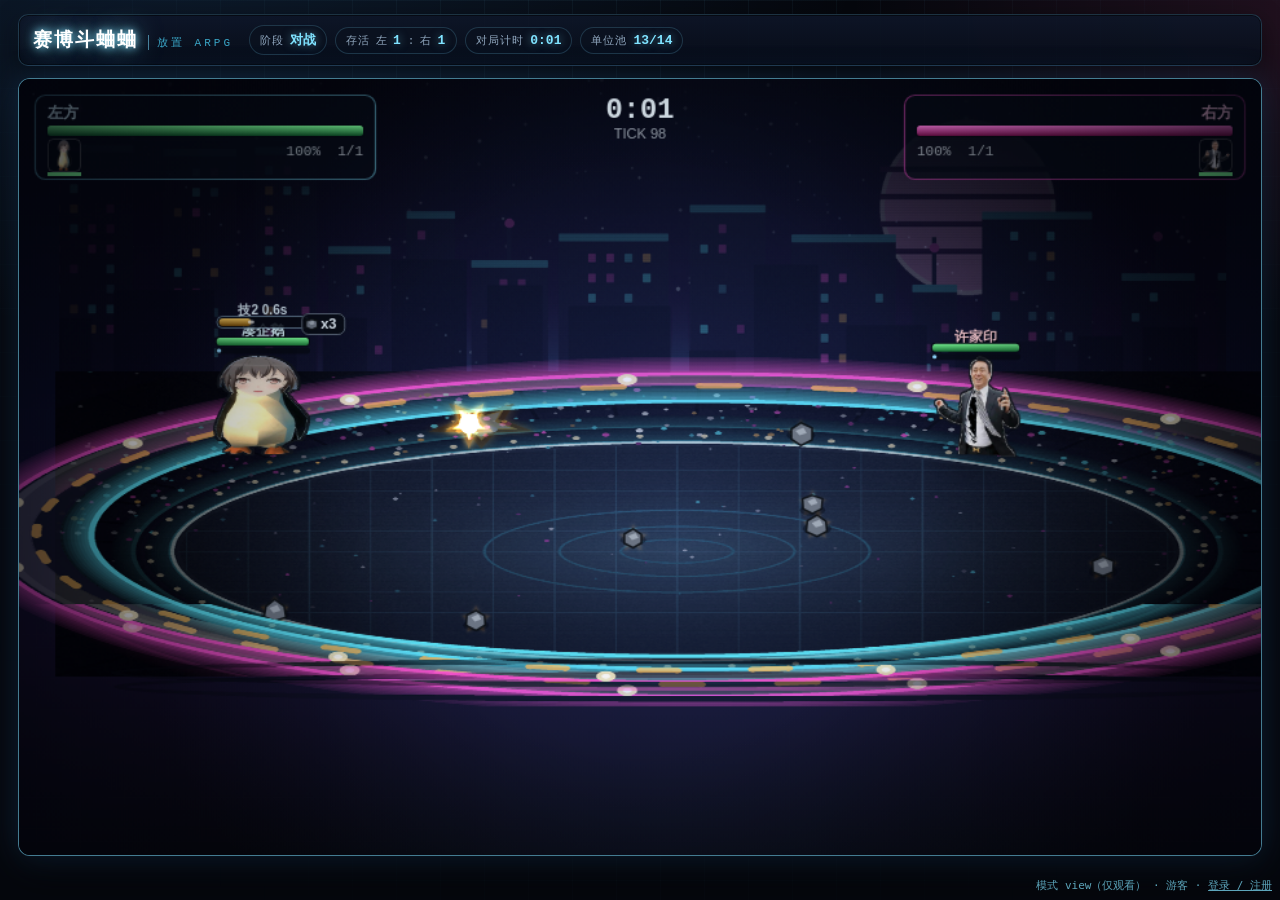
==== index.html @ 5a32b899 "﻿手机端适配 + 默认演示 1v1 手机端 - 运行时注入响应式样式（js/mobile.js）：竖屏画布铺满 + 单位池下方 3 列网格；横屏左画布右单位池 - 触摸优化：拖拽不滚动页面、抑制双击缩" ====
<!DOCTYPE html>
<html lang="zh-CN">

<head>
  <meta charset="utf-8" />
  <meta name="viewport" content="width=device-width, initial-scale=1" />
  <title>赛博斗蛐蛐 · 放置 ARPG</title>
  <!-- 相对路径：直接双击 file:// 打开也不白屏 -->
  <link rel="stylesheet" href="styles.css" />
  <link rel="stylesheet" href="mobile.css?v=2" />
</head>

<body>
  <div id="app" class="cc-app">

    <!-- ================= 顶部状态条 ================= -->
    <header id="hud" class="cc-hud">
      <div class="hud-left">
        <span class="cc-logo">赛博斗蛐蛐</span>
        <span class="cc-sub">放置 ARPG</span>
      </div>

      <div class="hud-mid">
        <span class="cc-stat"><b>阶段</b><span id="phase">摆阵</span></span>
        <span class="cc-stat"><b>存活</b><i>左</i><span id="alive-a">0</span><i>:</i><i>右</i><span id="alive-b">0</span></span>
        <span class="cc-stat"><b>对局计时</b><span id="match-time">0:00</span></span>
        <span class="cc-stat" id="autostart-wrap"><b>开打倒计时</b><span id="autostart">5.0</span><i>s</i></span>
        <span class="cc-stat"><b>单位池</b><span id="bench-count">14/14</span></span>
      </div>

      <div class="hud-right">
        <button id="btn-pause" class="cc-btn" type="button" title="空格 或 点击：暂停 / 继续">暂停</button>
        <button id="btn-restart" class="cc-btn ghost" type="button" title="重新开始：场数归零，回到摆阵（保留两侧布阵与人数）">重新开始</button>
      </div>
    </header>

    <!-- ================= 舞台 ================= -->
    <main class="cc-stage">
      <section class="cc-stage-canvas">
        <canvas id="stage" width="960" height="600" aria-label="对战画面"></canvas>

        <!-- 暂停遮罩（渲染层另绘 assets/ui/paused.png，这里给文字提示） -->
        <div id="pausedMask" class="cc-mask hidden">
          <div class="cc-mask-box">
            <div class="cc-mask-title">已暂停</div>
            <div class="cc-mask-tip" id="paused-text"></div>
          </div>
        </div>

        <!-- 战报面板 -->
        <div id="report" class="cc-panel cc-report hidden">
          <div id="rep-title" class="cc-rep-title">左方</div>
          <div id="rep-sub" class="cc-rep-sub">第 1 场 · 对局等级 1.0 · 用时 0:00</div>
          <div id="rep-lines" class="cc-rep-lines"></div>
          <div id="rep-foot" class="cc-rep-foot">3 秒后自动重开一场（沿用左右双方布阵）</div>
        </div>

        <!-- 全局错误：红屏面板 -->
        <div id="errorPanel" class="cc-panel cc-error hidden">
          <div class="cc-err-title">运行错误</div>
          <div id="err-msg" class="cc-err-msg"></div>
          <div id="err-stack" class="cc-err-stack"></div>
        </div>
      </section>

      <!-- 单位池面板（上帝视角：左右任一侧都能摆，可调每侧人数） -->
      <aside id="bench" class="cc-bench">
        <h2 class="cc-bench-title">
          <span class="cc-bench-head">单位池<span id="bench-side" class="cc-bench-side">左方布阵中</span></span>
          <span class="cc-bench-hint">拖到擂台 · 或点击选中再点空位 · 拖回此处取消</span>
        </h2>

        <div class="cc-bench-tools">
          <div class="cc-side-switch">
            <button id="side-A" class="cc-side on" type="button" title="给左方摆阵">左方</button>
            <button id="side-B" class="cc-side" type="button" title="给右方摆阵">右方</button>
          </div>
          <div class="cc-size">
            <b>左方人数</b>
            <button id="size-A-minus" class="cc-step" type="button" title="左方上场人数 −1">−</button>
            <span id="size-A-val" class="cc-size-val">6</span>
            <button id="size-A-plus" class="cc-step" type="button" title="左方上场人数 +1">+</button>
          </div>
          <div class="cc-size">
            <b>右方人数</b>
            <button id="size-B-minus" class="cc-step" type="button" title="右方上场人数 −1">−</button>
            <span id="size-B-val" class="cc-size-val">6</span>
            <button id="size-B-plus" class="cc-step" type="button" title="右方上场人数 +1">+</button>
          </div>
        </div>

        <div id="placing-hint" class="cc-placing-hint hidden"></div>
        <div id="benchList" class="cc-bench-list"></div>
      </aside>
    </main>

    <!-- ================= 底部提示 ================= -->
    <footer class="cc-foot">
      <div id="status" class="cc-status">左 / 右任一侧都能摆阵 · 空格 或 按钮 暂停/继续 · 重新开始 · 停手 5 秒自动开打 · 空的一侧自动随机满编</div>
      <div id="notice" class="cc-notice hidden"></div>
    </footer>
  </div>

  <!-- ============ 模块按契约顺序加载（经典 script，无构建/无 import） ============ -->
  <script src="js/util.js"></script>
  <script src="js/fighters.js"></script>
  <script src="js/waves.js"></script>
  <script src="js/assets.js"></script>
  <script src="js/sprites.js"></script>
  <script src="js/engine.js"></script>
  <script src="js/ai.js"></script>
  <script src="js/battle.js"></script>
  <script src="js/board.js"></script>
  <script src="js/render.js"></script>
  <script src="js/ui.js"></script>
  <script src="js/input.js"></script>
  <script src="js/main.js"></script>
<script src="js/access.js"></script>
  <script src="js/mobile.js"></script>

  <!-- 启动（main.js 已定义 boot；此处容错调用） -->
  <script>
    (function () {
      function go() {
        try {
          if (globalThis.CC && CC.main && typeof CC.main.boot === 'function') CC.main.boot();
        } catch (e) {
          try { if (globalThis.CC && CC.main && CC.main.fail) CC.main.fail(e, 'boot'); } catch (e2) { }
        }
      }
      if (document.readyState === 'loading') document.addEventListener('DOMContentLoaded', go);
      else go();
    })();
  </script>
</body>

</html>
---- styles.css ----
/* ===========================================================
   赛博斗蛐蛐 · 放置 ARPG —— 外壳样式（霓虹赛博）
   仅服务 index.html：顶部状态条 / 960x600 canvas / 单位池 / 战报 / 暂停 / 错误面板
   =========================================================== */

:root {
  --bg-0: #05070d;
  --bg-1: #0a0f1c;
  --bg-2: #0d1526;
  --line: rgba(120, 220, 255, 0.18);
  --line-hot: rgba(120, 220, 255, 0.55);
  --cyan: #7fe3ff;
  --cyan-dim: #3aa7c8;
  --pink: #ff5ea8;
  --violet: #b48cff;
  --lime: #8affc1;
  --amber: #ffd166;
  --red: #ff5b5b;
  --txt: #dff3ff;
  --txt-dim: #8fa6bd;
  --radius: 10px;
  --mono: "Cascadia Mono", "JetBrains Mono", Consolas, "Courier New", monospace;
  --ui: "Segoe UI", "Noto Sans SC", "Microsoft YaHei", system-ui, sans-serif;
}

* { box-sizing: border-box; }

html, body {
  margin: 0;
  padding: 0;
  height: 100%;
  background:
    radial-gradient(1200px 700px at 12% -10%, rgba(64, 160, 255, 0.14), transparent 60%),
    radial-gradient(900px 600px at 105% 0%, rgba(255, 94, 168, 0.12), transparent 55%),
    var(--bg-0);
  color: var(--txt);
  font-family: var(--ui);
  -webkit-font-smoothing: antialiased;
}

body::before {
  /* 赛博网格 */
  content: "";
  position: fixed;
  inset: 0;
  pointer-events: none;
  background-image:
    linear-gradient(rgba(120, 220, 255, 0.05) 1px, transparent 1px),
    linear-gradient(90deg, rgba(120, 220, 255, 0.05) 1px, transparent 1px);
  background-size: 44px 44px, 44px 44px;
  mask-image: radial-gradient(circle at 50% 30%, #000 30%, transparent 85%);
  -webkit-mask-image: radial-gradient(circle at 50% 30%, #000 30%, transparent 85%);
  z-index: 0;
}

.cc-app {
  position: relative;
  z-index: 1;
  max-width: 1440px;
  margin: 0 auto;
  padding: 14px 18px 20px;
  display: flex;
  flex-direction: column;
  gap: 12px;
}

/* ---------------- 顶部状态条 ---------------- */
.cc-hud {
  display: flex;
  align-items: center;
  gap: 16px;
  flex-wrap: wrap;
  padding: 10px 14px;
  border: 1px solid var(--line);
  border-radius: var(--radius);
  background: linear-gradient(180deg, rgba(14, 22, 40, 0.92), rgba(8, 13, 24, 0.92));
  box-shadow: 0 0 0 1px rgba(0, 0, 0, 0.5) inset, 0 8px 26px rgba(0, 0, 0, 0.45);
}

.hud-left { display: flex; align-items: baseline; gap: 10px; }
.cc-logo {
  font-size: 19px;
  font-weight: 800;
  letter-spacing: 2px;
  color: #fff;
  text-shadow: 0 0 10px var(--cyan), 0 0 26px rgba(127, 227, 255, 0.55);
}
.cc-sub {
  font-size: 11px;
  font-family: var(--mono);
  color: var(--cyan-dim);
  letter-spacing: 3px;
  border-left: 1px solid var(--line-hot);
  padding-left: 8px;
}

.hud-mid { display: flex; align-items: center; gap: 8px; flex-wrap: wrap; flex: 1; }

.cc-stat {
  display: inline-flex;
  align-items: baseline;
  gap: 6px;
  padding: 5px 10px;
  border: 1px solid var(--line);
  border-radius: 999px;
  background: rgba(11, 18, 32, 0.8);
  font-family: var(--mono);
  font-size: 13px;
}
.cc-stat b {
  font-weight: 500;
  font-size: 11px;
  color: var(--txt-dim);
  letter-spacing: 1px;
}
.cc-stat > span { color: var(--cyan); font-weight: 700; text-shadow: 0 0 8px rgba(127, 227, 255, 0.5); }
.cc-stat i { font-style: normal; color: var(--txt-dim); font-size: 11px; }
#autostart-wrap > span { color: var(--amber); text-shadow: 0 0 8px rgba(255, 209, 102, 0.45); }

#alive-a, #alive-b { letter-spacing: 1px; }

.hud-right { display: flex; gap: 8px; }

.cc-btn {
  appearance: none;
  cursor: pointer;
  font-family: var(--mono);
  font-size: 13px;
  letter-spacing: 1px;
  padding: 8px 16px;
  color: #04121a;
  background: linear-gradient(180deg, var(--cyan), #35b9dd);
  border: 1px solid rgba(255, 255, 255, 0.35);
  border-radius: 8px;
  box-shadow: 0 0 14px rgba(127, 227, 255, 0.35);
  transition: transform 0.08s ease, box-shadow 0.15s ease, filter 0.15s ease;
}
.cc-btn:hover { filter: brightness(1.08); box-shadow: 0 0 20px rgba(127, 227, 255, 0.55); }
.cc-btn:active { transform: translateY(1px); }
.cc-btn.on { background: linear-gradient(180deg, var(--amber), #e8a92f); box-shadow: 0 0 16px rgba(255, 209, 102, 0.5); }
.cc-btn.ghost {
  background: rgba(10, 16, 28, 0.9);
  color: var(--txt);
  border-color: var(--line-hot);
  box-shadow: none;
}
.cc-btn.ghost:hover { box-shadow: 0 0 16px rgba(127, 227, 255, 0.3); }

/* ---------------- 舞台 ---------------- */
.cc-stage {
  display: flex;
  gap: 14px;
  align-items: flex-start;
  flex-wrap: wrap;
}

.cc-stage-canvas {
  position: relative;
  width: 960px;
  height: 600px;
  flex: 0 0 auto;
  border: 1px solid var(--line-hot);
  border-radius: 12px;
  overflow: hidden;
  background: #04060c;
  box-shadow: 0 0 34px rgba(64, 160, 255, 0.18), 0 18px 40px rgba(0, 0, 0, 0.6);
}

#stage { display: block; width: 960px; height: 600px; }

/* ---------------- 单位池 ---------------- */
.cc-bench {
  flex: 1 1 320px;
  min-width: 300px;
  max-height: 600px;
  display: flex;
  flex-direction: column;
  border: 1px solid var(--line);
  border-radius: 12px;
  background: linear-gradient(180deg, rgba(13, 21, 38, 0.94), rgba(7, 11, 20, 0.94));
  box-shadow: 0 0 0 1px rgba(0, 0, 0, 0.45) inset, 0 14px 32px rgba(0, 0, 0, 0.5);
  overflow: hidden;
}

.cc-bench-title {
  margin: 0;
  padding: 10px 12px;
  font-size: 13px;
  letter-spacing: 2px;
  font-weight: 700;
  color: var(--cyan);
  border-bottom: 1px solid var(--line);
  background: rgba(8, 14, 26, 0.9);
  display: flex;
  flex-direction: column;
  gap: 4px;
}
.cc-bench-head { display: flex; align-items: baseline; gap: 8px; }
.cc-bench-side {
  font-family: var(--mono);
  font-size: 11px;
  letter-spacing: 1px;
  font-weight: 400;
  color: var(--amber);
}
.cc-bench-hint { font-size: 10px; letter-spacing: 0.5px; font-weight: 400; color: var(--txt-dim); }

/* ---- 左右切换 + 人数步进（上帝视角） ---- */
.cc-bench-tools {
  display: flex;
  flex-wrap: wrap;
  align-items: center;
  gap: 8px 10px;
  padding: 8px 12px;
  border-bottom: 1px solid var(--line);
  background: rgba(6, 11, 21, 0.75);
}
.cc-side-switch { display: inline-flex; border: 1px solid var(--line-hot); border-radius: 8px; overflow: hidden; }
.cc-side {
  appearance: none;
  cursor: pointer;
  font-family: var(--mono);
  font-size: 12px;
  padding: 5px 14px;
  color: var(--txt-dim);
  background: rgba(10, 16, 28, 0.9);
  border: 0;
}
.cc-side + .cc-side { border-left: 1px solid var(--line-hot); }
.cc-side.on {
  color: #04121a;
  background: linear-gradient(180deg, var(--cyan), #35b9dd);
  box-shadow: 0 0 12px rgba(127, 227, 255, 0.4);
}
.cc-size { display: inline-flex; align-items: center; gap: 6px; font-size: 11px; color: var(--txt-dim); font-family: var(--mono); }
.cc-step {
  appearance: none;
  cursor: pointer;
  width: 22px;
  height: 22px;
  line-height: 1;
  font-size: 14px;
  color: var(--txt);
  background: rgba(12, 20, 36, 0.95);
  border: 1px solid var(--line-hot);
  border-radius: 6px;
}
.cc-step:hover { background: rgba(24, 40, 70, 0.95); }
.cc-size-val { min-width: 14px; text-align: center; color: var(--cyan); font-weight: 700; }
.cc-placing-hint {
  padding: 7px 12px;
  font-family: var(--mono);
  font-size: 11px;
  color: var(--amber);
  border-bottom: 1px solid var(--line);
  background: rgba(28, 22, 8, 0.5);
}

.cc-bench-list {
  padding: 10px;
  display: grid;
  grid-template-columns: repeat(auto-fill, minmax(112px, 1fr));
  gap: 8px;
  overflow-y: auto;
  align-content: start;
}
.cc-bench-list::-webkit-scrollbar { width: 8px; }
.cc-bench-list::-webkit-scrollbar-thumb { background: rgba(127, 227, 255, 0.28); border-radius: 6px; }

.cc-card {
  position: relative;
  cursor: grab;
  user-select: none;
  border: 1px solid var(--line);
  border-radius: 10px;
  padding: 6px;
  background: linear-gradient(180deg, rgba(18, 28, 48, 0.95), rgba(9, 14, 26, 0.95));
  transition: transform 0.1s ease, border-color 0.15s ease, box-shadow 0.15s ease;
}
.cc-card:hover {
  transform: translateY(-2px);
  border-color: var(--line-hot);
  box-shadow: 0 6px 18px rgba(0, 0, 0, 0.5), 0 0 16px rgba(127, 227, 255, 0.22);
}
.cc-card:active { cursor: grabbing; }

.cc-thumb {
  position: relative;
  width: 100%;
  aspect-ratio: 1 / 1;
  border-radius: 8px;
  overflow: hidden;
  display: flex;
  align-items: center;
  justify-content: center;
  border: 1px solid rgba(255, 255, 255, 0.12);
}
.cc-thumb-img { width: 100%; height: 100%; object-fit: contain; filter: drop-shadow(0 2px 4px rgba(0, 0, 0, 0.6)); }
.cc-thumb-ch {
  font-size: 34px;
  font-weight: 800;
  color: rgba(4, 12, 20, 0.85);
  text-shadow: 0 1px 0 rgba(255, 255, 255, 0.35);
}

.cc-name { margin-top: 6px; font-size: 13px; font-weight: 700; color: var(--txt); }
.cc-meta {
  font-size: 10px;
  color: var(--txt-dim);
  white-space: nowrap;
  overflow: hidden;
  text-overflow: ellipsis;
}
.cc-pos {
  position: absolute;
  top: 8px;
  right: 8px;
  font-family: var(--mono);
  font-size: 10px;
  padding: 1px 6px;
  border-radius: 999px;
  border: 1px solid currentColor;
}
.cc-pos.front { color: var(--pink); }
.cc-pos.back { color: var(--lime); }

/* ---------------- 暂停遮罩（渲染层另绘 assets/ui/paused.png；这里只给顶部文字条，避免与 canvas 中央浮层重叠） ---------------- */
.cc-mask {
  position: absolute;
  inset: 0;
  display: flex;
  align-items: flex-start;
  justify-content: center;
  padding-top: 14px;
  background: rgba(3, 6, 14, 0.28);
  z-index: 6;
}
.cc-mask-box {
  padding: 6px 16px;
  border: 1px solid var(--line-hot);
  border-radius: 999px;
  background: rgba(6, 11, 22, 0.92);
  text-align: center;
  box-shadow: 0 0 22px rgba(127, 227, 255, 0.28);
  display: flex;
  align-items: baseline;
  gap: 10px;
}
.cc-mask-title {
  font-size: 15px;
  font-weight: 800;
  letter-spacing: 4px;
  color: #fff;
  text-shadow: 0 0 14px var(--cyan), 0 0 30px rgba(127, 227, 255, 0.6);
}
.cc-mask-tip { font-size: 11px; font-family: var(--mono); color: var(--txt-dim); }

/* ---------------- 面板（战报 / 错误） ---------------- */
.cc-panel {
  position: absolute;
  z-index: 5;
  border-radius: 12px;
  padding: 16px 18px;
  backdrop-filter: blur(3px);
}
.cc-report {
  left: 12px;
  bottom: 12px;
  width: min(660px, calc(100% - 24px));
  max-height: 186px;
  overflow: auto;
  padding: 10px 14px;
  border: 1px solid var(--line-hot);
  background: linear-gradient(180deg, rgba(10, 18, 33, 0.94), rgba(5, 9, 18, 0.96));
  box-shadow: 0 0 30px rgba(64, 160, 255, 0.24), 0 14px 34px rgba(0, 0, 0, 0.55);
}
.cc-rep-title {
  display: inline-block;
  font-size: 16px;
  font-weight: 800;
  letter-spacing: 2px;
  text-align: left;
  color: var(--cyan);
  text-shadow: 0 0 14px rgba(127, 227, 255, 0.6);
}
.cc-rep-title.win { color: var(--lime); text-shadow: 0 0 14px rgba(138, 255, 193, 0.6); }
.cc-rep-title.lose { color: var(--pink); text-shadow: 0 0 14px rgba(255, 94, 168, 0.6); }
.cc-rep-sub {
  display: inline-block;
  margin-left: 10px;
  font-family: var(--mono);
  font-size: 11px;
  color: var(--txt-dim);
}
.cc-rep-lines { margin-top: 6px; display: flex; flex-direction: column; gap: 2px; }
.cc-rep-row {
  display: flex;
  justify-content: space-between;
  gap: 10px;
  font-family: var(--mono);
  font-size: 11px;
  border-bottom: 1px dashed rgba(120, 220, 255, 0.12);
  padding-bottom: 1px;
}
.cc-rep-row .k { color: var(--txt-dim); white-space: nowrap; }
.cc-rep-row .v { color: var(--txt); text-align: right; }
.cc-rep-foot {
  margin-top: 6px;
  text-align: right;
  font-size: 11px;
  color: var(--amber);
  font-family: var(--mono);
}

.cc-error {
  left: 16px;
  right: 16px;
  bottom: 16px;
  border: 1px solid rgba(255, 91, 91, 0.8);
  background: linear-gradient(180deg, rgba(48, 8, 12, 0.96), rgba(24, 4, 8, 0.97));
  box-shadow: 0 0 34px rgba(255, 91, 91, 0.35);
}
.cc-err-title {
  font-size: 14px;
  font-weight: 800;
  letter-spacing: 3px;
  color: #ffd7d7;
}
.cc-err-msg { margin-top: 6px; font-family: var(--mono); font-size: 13px; color: #ff9c9c; word-break: break-all; }
.cc-err-stack { margin-top: 8px; max-height: 110px; overflow: auto; }
.cc-err-line { font-family: var(--mono); font-size: 11px; color: #ffbdbd; opacity: 0.85; white-space: pre-wrap; }

.hidden { display: none !important; }

/* ---------------- 底部 ---------------- */
.cc-foot { display: flex; flex-direction: column; gap: 6px; }
.cc-status {
  font-family: var(--mono);
  font-size: 12px;
  color: var(--txt-dim);
  letter-spacing: 0.5px;
}
.cc-notice {
  font-family: var(--mono);
  font-size: 12px;
  color: var(--amber);
  border-left: 2px solid var(--amber);
  padding-left: 8px;
}

/* ---------------- 窄屏：等比缩放画布 ---------------- */
@media (max-width: 1400px) {
  .cc-stage-canvas { transform-origin: top left; }
}
@media (max-width: 1340px) {
  .cc-stage-canvas { width: 100%; height: auto; aspect-ratio: 960 / 600; }
  #stage { width: 100%; height: auto; }
  .cc-report { width: 78%; }
}
@media (max-width: 900px) {
  .hud-mid { width: 100%; }
  .cc-bench { max-height: 420px; }
}
---- mobile.css ----
/* ===========================================================
   赛博斗蛐蛐 · 手机端适配（在 styles.css 之后加载，只做响应式覆盖）
   -----------------------------------------------------------
   · 触摸设备：禁止拖动时页面滚动/缩放，扩大点按目标
   · ≤900px（手机竖屏 / 窄窗口）：画布铺满宽度、单位池移到画布下方横向滚动
   · 横屏矮屏：单位池变成右侧窄栏
   =========================================================== */

/* ---------- 触摸设备通用 ---------- */
@media (pointer: coarse), (hover: none) {
  html, body { overscroll-behavior: none; }
  .cc-app { -webkit-user-select: none; user-select: none; -webkit-tap-highlight-color: transparent; }
  #stage { touch-action: none; }                       /* 画布上拖拽不触发页面滚动 */
  .cc-btn, .cc-side, .cc-step, button, a { touch-action: manipulation; }
  .cc-bench-list { touch-action: pan-x; -webkit-overflow-scrolling: touch; }
}

/* ---------- 手机竖屏 / 窄窗口 ---------- */
@media (max-width: 900px) {
  body { align-items: stretch !important; }
  .cc-app {
    width: 100% !important;
    max-width: 100% !important;
    padding: 6px 6px 10px !important;
    gap: 8px !important;
    flex-direction: column !important;
  }

  /* 顶部状态条：允许换行、吸顶、字号收小 */
  .cc-hud {
    position: sticky !important;
    top: 0;
    z-index: 30;
    flex-wrap: wrap !important;
    gap: 4px !important;
    font-size: 12px !important;
    padding: 6px 8px !important;
    backdrop-filter: blur(6px);
  }
  .cc-hud .cc-title { font-size: 14px !important; }
  .cc-hud .cc-stat { font-size: 11px !important; padding: 1px 6px !important; }
  .cc-hud .cc-btn { min-height: 34px !important; padding: 6px 12px !important; font-size: 12px !important; }

  /* 画布：等比铺满宽度 */
  .cc-stage { flex-direction: column !important; width: 100% !important; gap: 8px !important; }
  .cc-stage-canvas { width: 100% !important; }
  #stage {
    width: 100% !important;
    height: auto !important;
    aspect-ratio: 960 / 600;
    border-radius: 10px;
  }

  /* 单位池：移到画布下方，卡片横向滚动 */
  .cc-bench {
    width: 100% !important;
    max-width: 100% !important;
    max-height: none !important;
    padding: 8px !important;
  }
  .cc-bench-title { font-size: 12px !important; }
  .cc-bench-tools { flex-wrap: wrap !important; gap: 6px !important; }
  .cc-bench-list {
    display: grid !important;
    grid-template-columns: repeat(auto-fill, minmax(92px, 1fr)) !important;
    gap: 6px !important;
    max-height: 50vh;
    overflow-y: auto !important;
    overflow-x: hidden !important;
    padding: 4px !important;
  }
  .cc-bench-hint { display: none !important; }
  .cc-card { min-height: 96px; }
  .cc-bench { padding: 6px !important; }

  /* 面板与按钮：手指好点 */
  .cc-report, .cc-panel, .cc-mask { max-height: 62vh; overflow: auto; }
  .cc-rep-lines { font-size: 13px !important; line-height: 1.8 !important; }
  button, .cc-btn { min-height: 40px; }

  /* 桌面操作提示在手机上是噪音 */
  .cc-foot, .cc-status { display: none !important; }

  /* 底部给权限徽章留出空间，别压住卡片 */
  .cc-app { padding-bottom: 34px !important; }
  #cc-access-badge {
    position: fixed !important;
    left: 0; right: 0; bottom: 0;
    display: flex; align-items: center; justify-content: center; gap: 6px;
    padding: 6px 8px;
    font-size: 10.5px !important;
    background: rgba(10, 14, 22, .92);
    border-top: 1px solid #23304a;
    opacity: 1;
  }
  #cc-access-badge a { color: #7fe3ff; text-decoration: none; padding: 2px 6px; border: 1px solid #33507a; border-radius: 6px; }
}

/* ---------- 手机横屏（矮屏）：单位池改成右侧窄栏 ---------- */
@media (max-width: 1000px) and (max-height: 520px) and (orientation: landscape) {
  .cc-app { flex-direction: column !important; }
  .cc-stage { flex-direction: row !important; align-items: stretch !important; }
  .cc-stage-canvas { flex: 1 1 auto !important; width: auto !important; }
  #stage { width: 100% !important; height: auto !important; max-height: 78vh; aspect-ratio: 960 / 600; }
  .cc-bench { flex: 0 0 210px !important; width: 210px !important; }
  .cc-bench-list {
    display: flex !important; flex-wrap: wrap !important; overflow-y: auto !important;
    max-height: 52vh; gap: 6px !important;
  }
  .cc-bench-list > * { width: 62px !important; }
  .cc-hud { position: static !important; }
}

/* ---------- 小提示：横屏体验更好 ---------- */
#cc-rotate-tip {
  position: fixed; left: 50%; bottom: 46px; transform: translateX(-50%);
  background: rgba(16, 21, 32, .94); border: 1px solid #35507a; color: #cfe3ff;
  padding: 8px 14px; border-radius: 10px; font-size: 12.5px; z-index: 60;
  box-shadow: 0 6px 24px rgba(0, 0, 0, .45);
}
#cc-rotate-tip.hidden { display: none; }
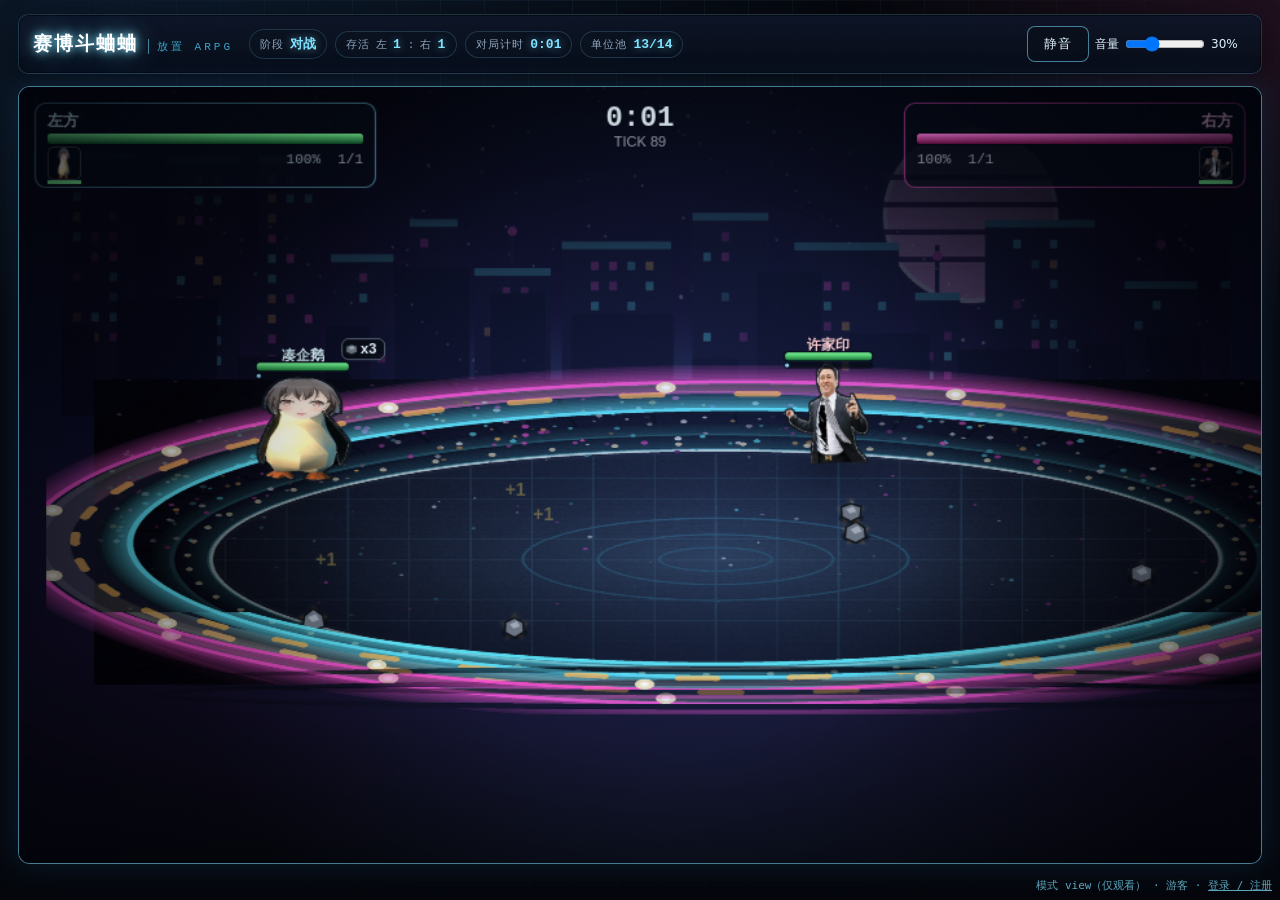
==== commit d19c1121: "fix: 降低默认音量并限制音效叠加" ====
--- a/index.html
+++ b/index.html
@@ -106,6 +106,7 @@
   <script src="js/fighters.js"></script>
   <script src="js/waves.js"></script>
   <script src="js/assets.js"></script>
+  <script src="js/audio-controls.js"></script>
   <script src="js/sprites.js"></script>
   <script src="js/engine.js"></script>
   <script src="js/ai.js"></script>
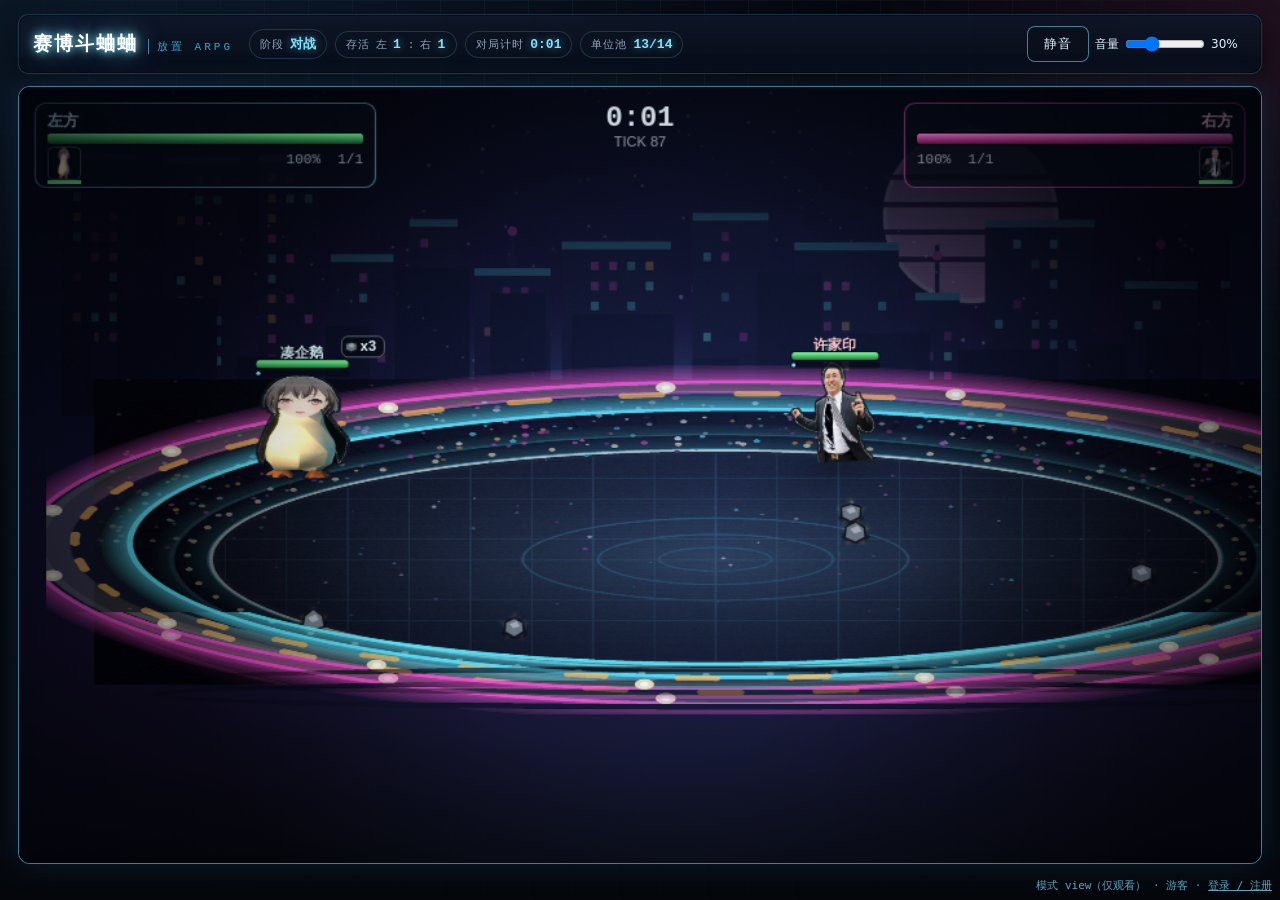
==== commit d56ece39: "fix: 让弹道角色按技能射程走位并修正压近兜底" ====
--- a/index.html
+++ b/index.html
@@ -105,11 +105,11 @@
   <script src="js/util.js"></script>
   <script src="js/fighters.js"></script>
   <script src="js/waves.js"></script>
-  <script src="js/assets.js"></script>
-  <script src="js/audio-controls.js"></script>
+  <script src="js/assets.js?v=3"></script>
+  <script src="js/audio-controls.js?v=1"></script>
   <script src="js/sprites.js"></script>
-  <script src="js/engine.js"></script>
-  <script src="js/ai.js"></script>
+  <script src="js/engine.js?v=3"></script>
+  <script src="js/ai.js?v=3"></script>
   <script src="js/battle.js"></script>
   <script src="js/board.js"></script>
   <script src="js/render.js"></script>
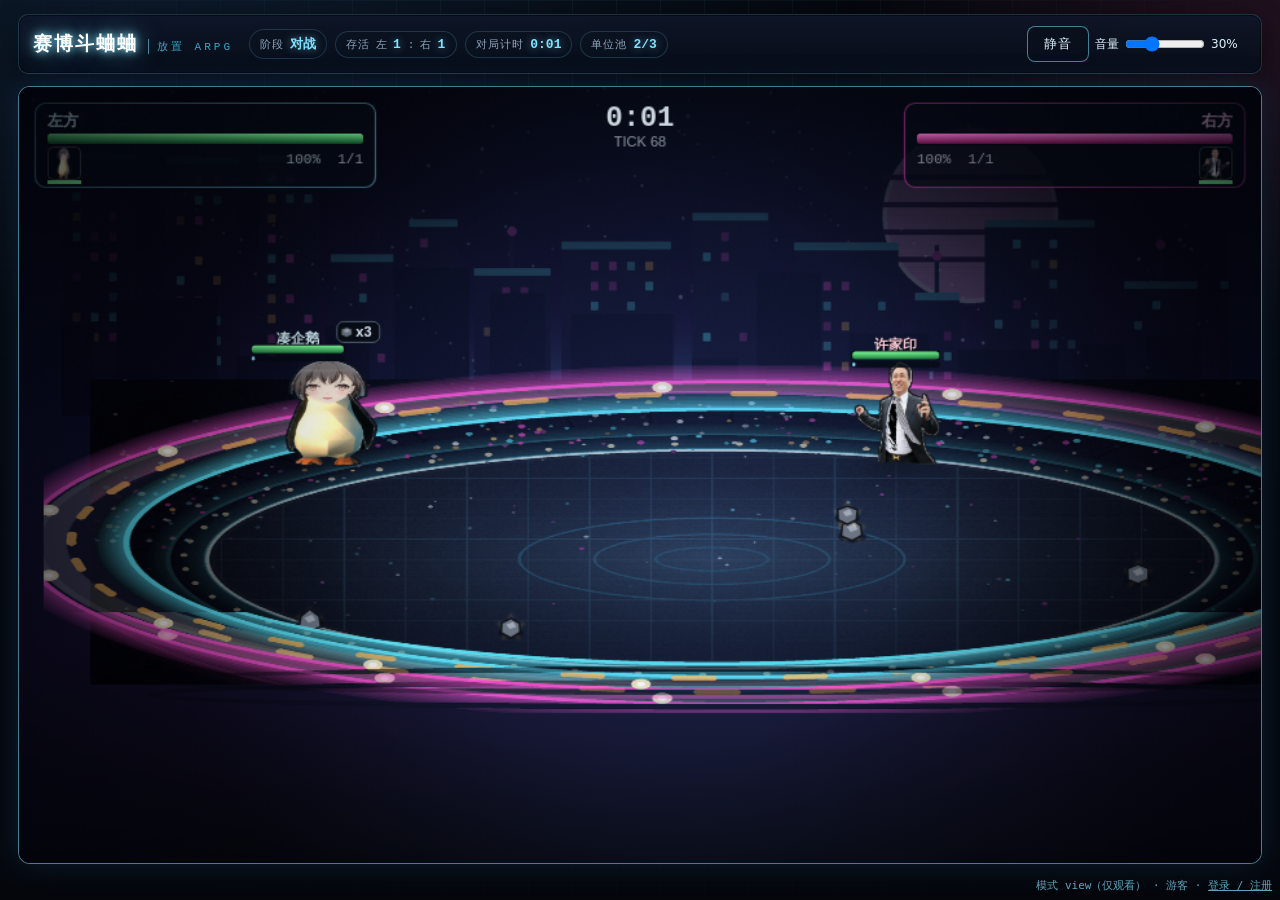
==== commit 45571064: "feat: 精简旧阵容并加入企鹅飞踢、空城计与张雪峰" ====
--- a/index.html
+++ b/index.html
@@ -25,7 +25,7 @@
         <span class="cc-stat"><b>存活</b><i>左</i><span id="alive-a">0</span><i>:</i><i>右</i><span id="alive-b">0</span></span>
         <span class="cc-stat"><b>对局计时</b><span id="match-time">0:00</span></span>
         <span class="cc-stat" id="autostart-wrap"><b>开打倒计时</b><span id="autostart">5.0</span><i>s</i></span>
-        <span class="cc-stat"><b>单位池</b><span id="bench-count">14/14</span></span>
+        <span class="cc-stat"><b>单位池</b><span id="bench-count">3/3</span></span>
       </div>
 
       <div class="hud-right">
@@ -103,17 +103,17 @@
 
   <!-- ============ 模块按契约顺序加载（经典 script，无构建/无 import） ============ -->
   <script src="js/util.js"></script>
-  <script src="js/fighters.js"></script>
-  <script src="js/waves.js"></script>
-  <script src="js/assets.js?v=3"></script>
+  <script src="js/fighters.js?v=5"></script>
+  <script src="js/waves.js?v=5"></script>
+  <script src="js/assets.js?v=5"></script>
   <script src="js/audio-controls.js?v=1"></script>
-  <script src="js/sprites.js"></script>
-  <script src="js/engine.js?v=3"></script>
-  <script src="js/ai.js?v=3"></script>
-  <script src="js/battle.js"></script>
+  <script src="js/sprites.js?v=5"></script>
+  <script src="js/engine.js?v=5"></script>
+  <script src="js/ai.js?v=5"></script>
+  <script src="js/battle.js?v=5"></script>
   <script src="js/board.js"></script>
-  <script src="js/render.js"></script>
-  <script src="js/ui.js"></script>
+  <script src="js/render.js?v=5"></script>
+  <script src="js/ui.js?v=5"></script>
   <script src="js/input.js"></script>
   <script src="js/main.js"></script>
 <script src="js/access.js"></script>
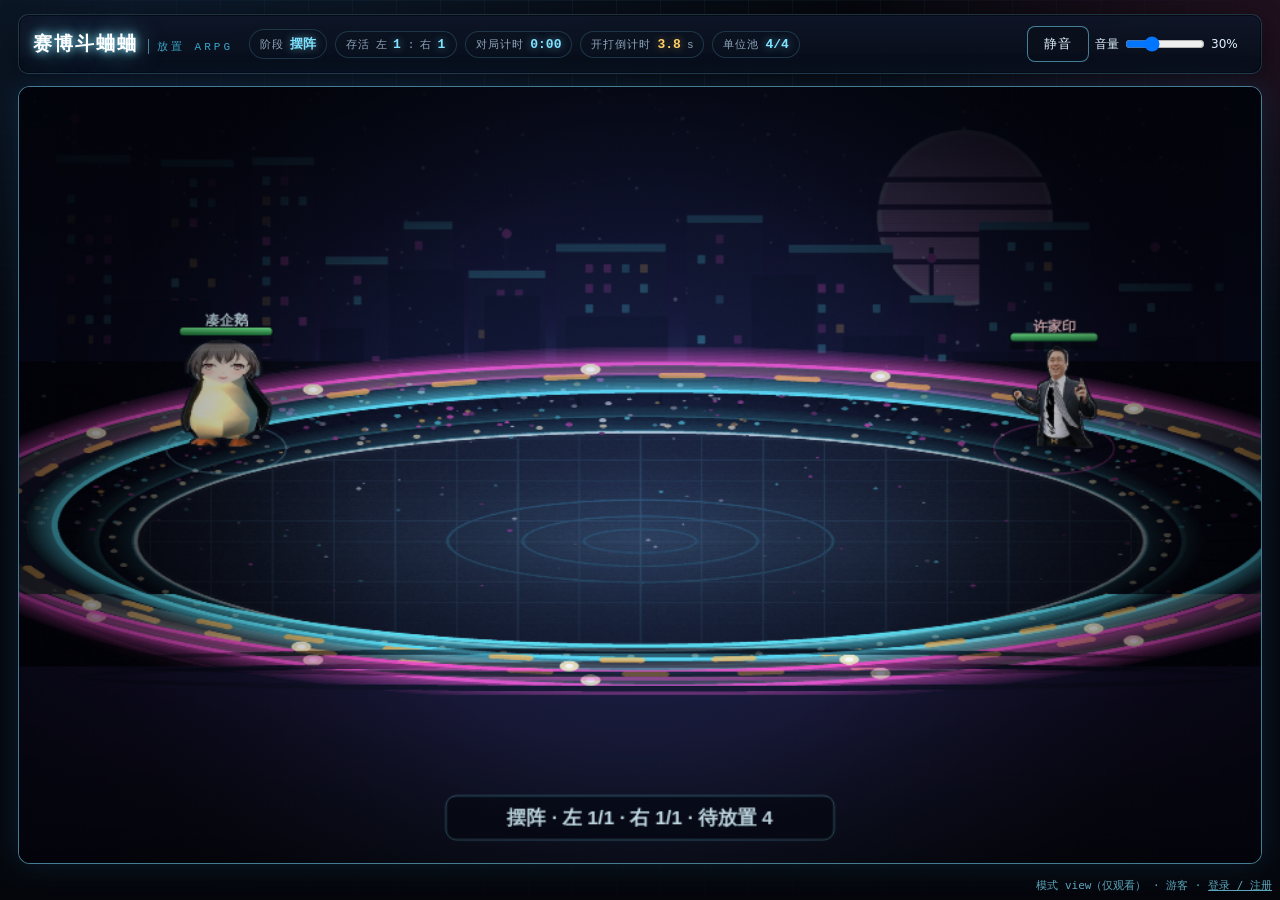
==== commit acaa5b05: "feat: 添加泡泡角色、自由乱斗和管理员录像导出 重做张雪峰跑圈与15秒跑道，完成四角色换边平衡；共享角色池支持重复部署、替换和实例拖放，新增手动开始。录像生成WebM及回放JSON，页面与API限" ====
--- a/index.html
+++ b/index.html
@@ -6,7 +6,7 @@
   <meta name="viewport" content="width=device-width, initial-scale=1" />
   <title>赛博斗蛐蛐 · 放置 ARPG</title>
   <!-- 相对路径：直接双击 file:// 打开也不白屏 -->
-  <link rel="stylesheet" href="styles.css" />
+  <link rel="stylesheet" href="styles.css?v=13" />
   <link rel="stylesheet" href="mobile.css?v=2" />
 </head>
 
@@ -25,10 +25,12 @@
         <span class="cc-stat"><b>存活</b><i>左</i><span id="alive-a">0</span><i>:</i><i>右</i><span id="alive-b">0</span></span>
         <span class="cc-stat"><b>对局计时</b><span id="match-time">0:00</span></span>
         <span class="cc-stat" id="autostart-wrap"><b>开打倒计时</b><span id="autostart">5.0</span><i>s</i></span>
-        <span class="cc-stat"><b>单位池</b><span id="bench-count">3/3</span></span>
+        <span class="cc-stat"><b>单位池</b><span id="bench-count">4/4</span></span>
       </div>
 
       <div class="hud-right">
+        <button id="btn-start" class="cc-btn" type="button">开始对战</button>
+        <button id="btn-mode" class="cc-btn ghost" type="button" title="切换阵营对战 / 每人各自为战的自由乱斗，并回到摆阵">模式：阵营对战</button>
         <button id="btn-pause" class="cc-btn" type="button" title="空格 或 点击：暂停 / 继续">暂停</button>
         <button id="btn-restart" class="cc-btn ghost" type="button" title="重新开始：场数归零，回到摆阵（保留两侧布阵与人数）">重新开始</button>
       </div>
@@ -66,15 +68,11 @@
       <!-- 单位池面板（上帝视角：左右任一侧都能摆，可调每侧人数） -->
       <aside id="bench" class="cc-bench">
         <h2 class="cc-bench-title">
-          <span class="cc-bench-head">单位池<span id="bench-side" class="cc-bench-side">左方布阵中</span></span>
-          <span class="cc-bench-hint">拖到擂台 · 或点击选中再点空位 · 拖回此处取消</span>
+          <span class="cc-bench-head">单位池<span id="bench-side" class="cc-bench-side">双方共用 · 可重复部署</span></span>
+          <span class="cc-bench-hint">同一角色可重复部署 · 点卡片后连续点空位 · 拖回此处取消</span>
         </h2>
 
         <div class="cc-bench-tools">
-          <div class="cc-side-switch">
-            <button id="side-A" class="cc-side on" type="button" title="给左方摆阵">左方</button>
-            <button id="side-B" class="cc-side" type="button" title="给右方摆阵">右方</button>
-          </div>
           <div class="cc-size">
             <b>左方人数</b>
             <button id="size-A-minus" class="cc-step" type="button" title="左方上场人数 −1">−</button>
@@ -89,6 +87,11 @@
           </div>
         </div>
 
+        <label style="padding:6px 12px"><input id="auto-start" type="checkbox"> 停手5秒自动开战</label>
+        <div id="export-controls" class="hidden" style="padding:6px 12px">
+          <label>录像种子 <input id="export-seed" type="number" min="0" max="4294967295" step="1" value="20261019" style="width:115px"></label>
+          <button id="btn-export" class="cc-btn ghost" type="button">导出录像</button>
+        </div>
         <div id="placing-hint" class="cc-placing-hint hidden"></div>
         <div id="benchList" class="cc-bench-list"></div>
       </aside>
@@ -103,20 +106,20 @@
 
   <!-- ============ 模块按契约顺序加载（经典 script，无构建/无 import） ============ -->
   <script src="js/util.js"></script>
-  <script src="js/fighters.js?v=5"></script>
-  <script src="js/waves.js?v=5"></script>
-  <script src="js/assets.js?v=5"></script>
+  <script src="js/fighters.js?v=13"></script>
+  <script src="js/waves.js?v=13"></script>
+  <script src="js/assets.js?v=13"></script>
   <script src="js/audio-controls.js?v=1"></script>
-  <script src="js/sprites.js?v=5"></script>
-  <script src="js/engine.js?v=5"></script>
-  <script src="js/ai.js?v=5"></script>
-  <script src="js/battle.js?v=5"></script>
-  <script src="js/board.js"></script>
-  <script src="js/render.js?v=5"></script>
-  <script src="js/ui.js?v=5"></script>
-  <script src="js/input.js"></script>
-  <script src="js/main.js"></script>
-<script src="js/access.js"></script>
+  <script src="js/sprites.js?v=13"></script>
+  <script src="js/engine.js?v=13"></script>
+  <script src="js/ai.js?v=13"></script>
+  <script src="js/battle.js?v=13"></script>
+  <script src="js/board.js?v=13"></script>
+  <script src="js/render.js?v=13"></script>
+  <script src="js/ui.js?v=13"></script>
+  <script src="js/input.js?v=14"></script>
+  <script src="js/main.js?v=13"></script>
+<script src="js/access.js?v=13"></script>
   <script src="js/mobile.js"></script>
 
   <!-- 启动（main.js 已定义 boot；此处容错调用） -->
--- a/styles.css
+++ b/styles.css
@@ -461,3 +461,12 @@
   .hud-mid { width: 100%; }
   .cc-bench { max-height: 420px; }
 }
+
+/* 桌面窄窗口仍并排展示角色池，避免拖放必须跨屏滚动。 */
+@media (min-width: 901px) and (max-width: 1340px) {
+  .cc-stage { flex-wrap: nowrap; }
+  .cc-stage-canvas { flex: 1 1 0; min-width: 0; width: auto; height: auto; aspect-ratio: 960 / 600; }
+  .cc-bench { flex: 0 0 300px; min-width: 300px; }
+}
+
+.cc-btn:disabled { opacity: 0.5; cursor: default; }
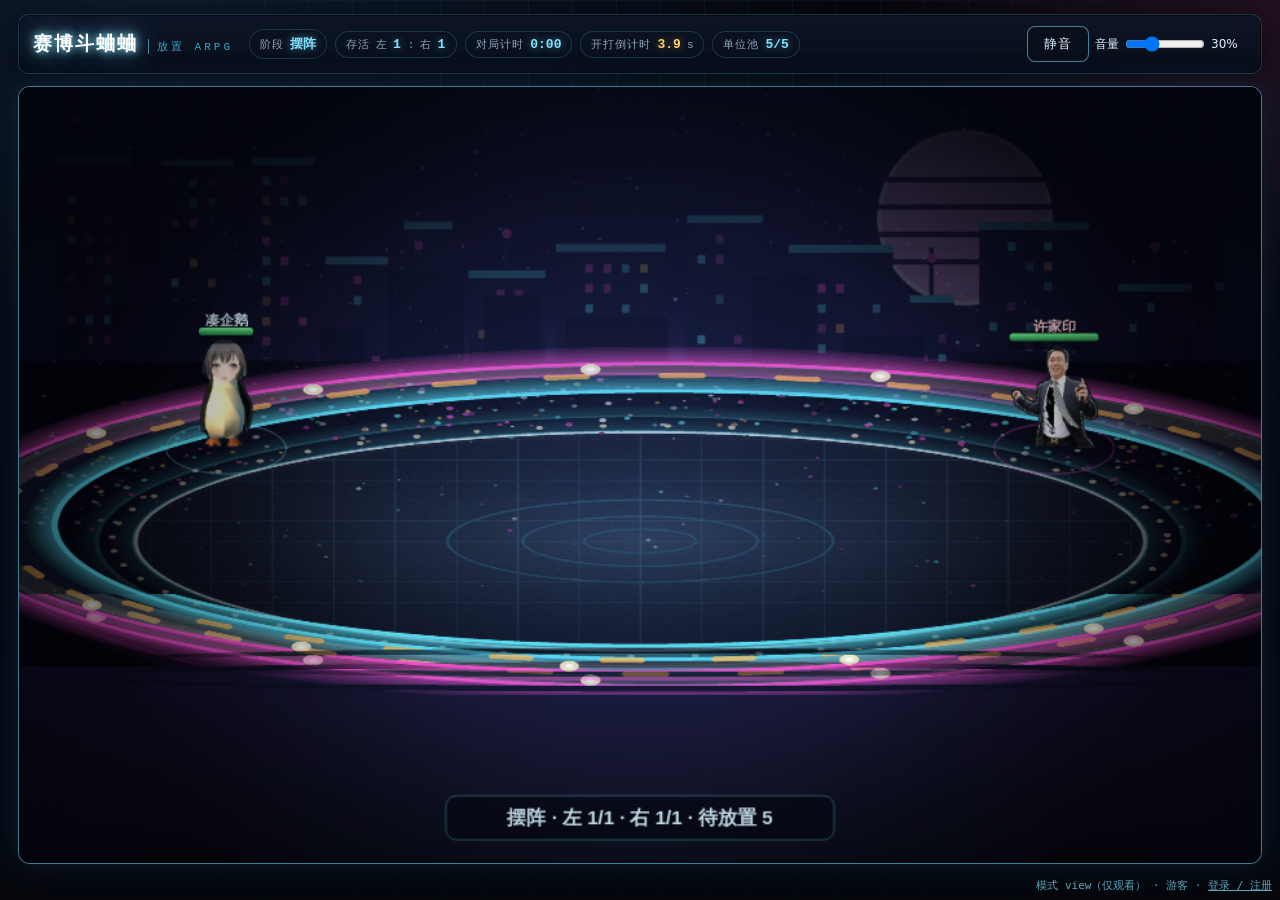
==== commit ef49b990: "新增雷军角色与统一平衡，完善AI解说和MP4录像导出" ====
--- a/index.html
+++ b/index.html
@@ -106,16 +106,16 @@
 
   <!-- ============ 模块按契约顺序加载（经典 script，无构建/无 import） ============ -->
   <script src="js/util.js"></script>
-  <script src="js/fighters.js?v=13"></script>
+  <script src="js/fighters.js?v=22"></script>
   <script src="js/waves.js?v=13"></script>
-  <script src="js/assets.js?v=13"></script>
+  <script src="js/assets.js?v=26"></script>
   <script src="js/audio-controls.js?v=1"></script>
-  <script src="js/sprites.js?v=13"></script>
-  <script src="js/engine.js?v=13"></script>
-  <script src="js/ai.js?v=13"></script>
+  <script src="js/sprites.js?v=22"></script>
+  <script src="js/engine.js?v=23"></script>
+  <script src="js/ai.js?v=22"></script>
   <script src="js/battle.js?v=13"></script>
   <script src="js/board.js?v=13"></script>
-  <script src="js/render.js?v=13"></script>
+  <script src="js/render.js?v=25"></script>
   <script src="js/ui.js?v=13"></script>
   <script src="js/input.js?v=14"></script>
   <script src="js/main.js?v=13"></script>
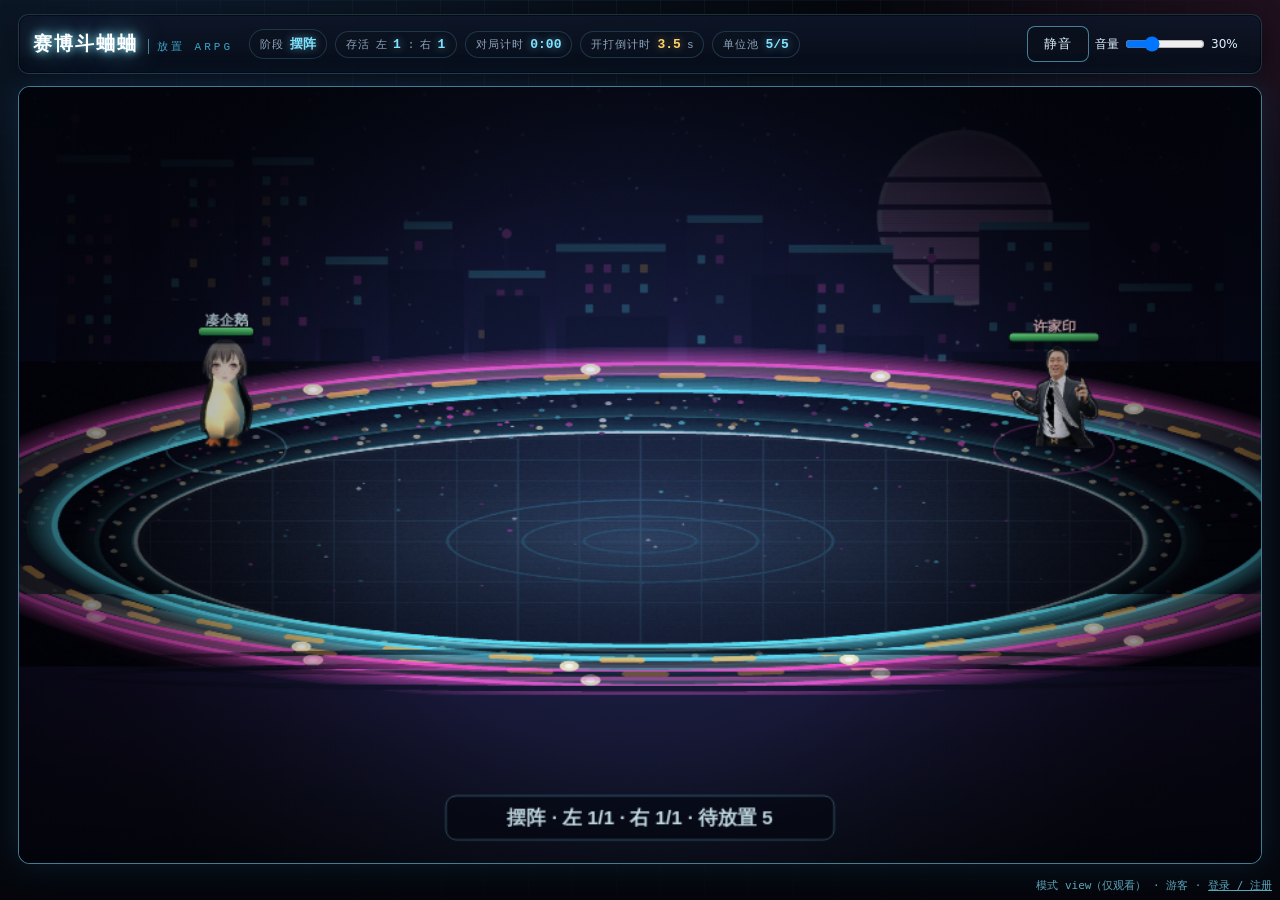
==== commit 67e46f10: "修复乱斗解说角色混淆并适配手机布阵与结算" ====
--- a/index.html
+++ b/index.html
@@ -7,7 +7,7 @@
   <title>赛博斗蛐蛐 · 放置 ARPG</title>
   <!-- 相对路径：直接双击 file:// 打开也不白屏 -->
   <link rel="stylesheet" href="styles.css?v=13" />
-  <link rel="stylesheet" href="mobile.css?v=2" />
+  <link rel="stylesheet" href="mobile.css?v=4" />
 </head>
 
 <body>
@@ -50,11 +50,15 @@
         </div>
 
         <!-- 战报面板 -->
-        <div id="report" class="cc-panel cc-report hidden">
+        <div id="report" class="cc-panel cc-report hidden" role="region" aria-labelledby="rep-title">
           <div id="rep-title" class="cc-rep-title">左方</div>
           <div id="rep-sub" class="cc-rep-sub">第 1 场 · 对局等级 1.0 · 用时 0:00</div>
           <div id="rep-lines" class="cc-rep-lines"></div>
-          <div id="rep-foot" class="cc-rep-foot">3 秒后自动重开一场（沿用左右双方布阵）</div>
+          <div id="rep-foot" class="cc-rep-foot">战报会保留，查看完可返回布阵或再来一局。</div>
+          <div id="report-actions" class="cc-report-actions hidden">
+            <button id="btn-report-back" class="cc-btn ghost" type="button" title="返回布阵，保留当前阵容和已完成场数">返回布阵</button>
+            <button id="btn-report-rematch" class="cc-btn" type="button" title="沿用当前阵容，立即开始新的一局">再来一局</button>
+          </div>
         </div>
 
         <!-- 全局错误：红屏面板 -->
@@ -99,7 +103,7 @@
 
     <!-- ================= 底部提示 ================= -->
     <footer class="cc-foot">
-      <div id="status" class="cc-status">左 / 右任一侧都能摆阵 · 空格 或 按钮 暂停/继续 · 重新开始 · 停手 5 秒自动开打 · 空的一侧自动随机满编</div>
+      <div id="status" class="cc-status">左 / 右任一侧都能摆阵 · 布阵完成后点「开始对战」 · 空格 或 按钮 暂停/继续 · 空的一侧自动随机满编</div>
       <div id="notice" class="cc-notice hidden"></div>
     </footer>
   </div>
@@ -113,14 +117,14 @@
   <script src="js/sprites.js?v=22"></script>
   <script src="js/engine.js?v=23"></script>
   <script src="js/ai.js?v=22"></script>
-  <script src="js/battle.js?v=13"></script>
+  <script src="js/battle.js?v=14"></script>
   <script src="js/board.js?v=13"></script>
   <script src="js/render.js?v=25"></script>
-  <script src="js/ui.js?v=13"></script>
+  <script src="js/ui.js?v=15"></script>
   <script src="js/input.js?v=14"></script>
-  <script src="js/main.js?v=13"></script>
+  <script src="js/main.js?v=14"></script>
 <script src="js/access.js?v=13"></script>
-  <script src="js/mobile.js"></script>
+  <script src="js/mobile.js?v=2"></script>
 
   <!-- 启动（main.js 已定义 boot；此处容错调用） -->
   <script>
--- a/mobile.css
+++ b/mobile.css
@@ -1,121 +1,161 @@
-/* ===========================================================
-   赛博斗蛐蛐 · 手机端适配（在 styles.css 之后加载，只做响应式覆盖）
-   -----------------------------------------------------------
-   · 触摸设备：禁止拖动时页面滚动/缩放，扩大点按目标
-   · ≤900px（手机竖屏 / 窄窗口）：画布铺满宽度、单位池移到画布下方横向滚动
-   · 横屏矮屏：单位池变成右侧窄栏
-   =========================================================== */
-
-/* ---------- 触摸设备通用 ---------- */
+/* 手机布局由本样式表统一控制；画布、完整战报和单位池按顺序排列。 */
 @media (pointer: coarse), (hover: none) {
-  html, body { overscroll-behavior: none; }
-  .cc-app { -webkit-user-select: none; user-select: none; -webkit-tap-highlight-color: transparent; }
-  #stage { touch-action: none; }                       /* 画布上拖拽不触发页面滚动 */
+  .cc-app { -webkit-tap-highlight-color: transparent; }
+  #stage { touch-action: none; }
+  .cc-card { -webkit-user-select: none; user-select: none; }
   .cc-btn, .cc-side, .cc-step, button, a { touch-action: manipulation; }
-  .cc-bench-list { touch-action: pan-x; -webkit-overflow-scrolling: touch; }
 }
 
-/* ---------- 手机竖屏 / 窄窗口 ---------- */
-@media (max-width: 900px) {
-  body { align-items: stretch !important; }
+/* 矮横屏也采用上下布局，保留完整画布宽度和可滚动的结算信息。 */
+@media (max-width: 900px), (max-width: 1000px) and (max-height: 520px) and (orientation: landscape) {
+  html, body { height: auto; min-height: 100%; }
+  body { overflow-wrap: anywhere; }
   .cc-app {
-    width: 100% !important;
-    max-width: 100% !important;
-    padding: 6px 6px 10px !important;
-    gap: 8px !important;
-    flex-direction: column !important;
+    width: 100%;
+    max-width: 100%;
+    min-width: 0;
+    padding: max(8px, env(safe-area-inset-top)) max(8px, env(safe-area-inset-right)) 12px max(8px, env(safe-area-inset-left));
+    gap: 10px;
   }
 
-  /* 顶部状态条：允许换行、吸顶、字号收小 */
   .cc-hud {
-    position: sticky !important;
-    top: 0;
-    z-index: 30;
-    flex-wrap: wrap !important;
-    gap: 4px !important;
-    font-size: 12px !important;
-    padding: 6px 8px !important;
-    backdrop-filter: blur(6px);
+    position: static;
+    min-width: 0;
+    padding: 10px;
+    gap: 10px;
+    flex-wrap: wrap;
   }
-  .cc-hud .cc-title { font-size: 14px !important; }
-  .cc-hud .cc-stat { font-size: 11px !important; padding: 1px 6px !important; }
-  .cc-hud .cc-btn { min-height: 34px !important; padding: 6px 12px !important; font-size: 12px !important; }
+  .hud-left, .hud-mid, .hud-right {
+    min-width: 0;
+    max-width: 100%;
+    flex-wrap: wrap;
+  }
+  .hud-left { gap: 6px; }
+  .cc-logo { font-size: 17px; letter-spacing: 1px; }
+  .cc-sub { font-size: 10px; letter-spacing: 1px; }
+  .hud-mid { flex: 1 1 100%; width: 100%; gap: 6px; }
+  .cc-stat { max-width: 100%; flex-wrap: wrap; padding: 4px 7px; font-size: 12px; gap: 4px; }
+  .cc-stat b { font-size: 10px; }
+  .hud-right { width: 100%; gap: 8px; align-items: center; }
+  .hud-right > .cc-btn { flex: 1 1 calc(50% - 4px); min-width: 0; }
+  .cc-app button, .cc-app .cc-btn, .cc-app .cc-side {
+    min-height: 44px;
+    max-width: 100%;
+    padding: 8px 10px;
+    font-size: 12px;
+    white-space: normal;
+    overflow-wrap: anywhere;
+  }
+  #cc-audio-controls { width: 100%; min-width: 0; justify-content: space-between; }
+  #cc-audio-controls label { min-height: 44px; min-width: 0; max-width: 100%; }
+  #cc-audio-controls input[type="range"] { min-height: 44px !important; }
 
-  /* 画布：等比铺满宽度 */
-  .cc-stage { flex-direction: column !important; width: 100% !important; gap: 8px !important; }
-  .cc-stage-canvas { width: 100% !important; }
-  #stage {
-    width: 100% !important;
-    height: auto !important;
-    aspect-ratio: 960 / 600;
-    border-radius: 10px;
+  .cc-stage { flex-direction: column; flex-wrap: nowrap; width: 100%; min-width: 0; gap: 10px; }
+  .cc-stage-canvas {
+    flex: 0 0 auto;
+    width: 100%;
+    min-width: 0;
+    height: auto;
+    aspect-ratio: auto;
+    overflow: visible;
+    transform: none;
   }
+  #stage { width: 100%; height: auto; max-height: none; aspect-ratio: 960 / 600; border-radius: 11px; }
 
-  /* 单位池：移到画布下方，卡片横向滚动 */
+  /* 报告在画布下方占据实际高度，不再作为被画布裁切的绝对定位浮层。 */
+  .cc-stage-canvas .cc-report, .cc-stage-canvas .cc-error {
+    position: static;
+    inset: auto;
+    width: auto;
+    max-width: 100%;
+    max-height: none;
+    overflow: visible;
+    margin: 10px 0 0;
+    padding: 12px;
+    touch-action: pan-y pinch-zoom;
+    overflow-wrap: anywhere;
+  }
+  .cc-rep-title { display: block; max-width: 100%; font-size: 18px; letter-spacing: 1px; }
+  .cc-rep-sub { display: block; margin: 6px 0 0; font-size: 12px; line-height: 1.6; }
+  .cc-rep-lines { gap: 6px; margin-top: 10px; min-width: 0; }
+  .cc-rep-row {
+    display: grid;
+    grid-template-columns: minmax(60px, max-content) minmax(0, 1fr);
+    align-items: start;
+    gap: 8px;
+    padding-bottom: 6px;
+    font-size: 12px;
+    line-height: 1.65;
+  }
+  .cc-rep-row .k { max-width: 84px; white-space: normal; }
+  .cc-rep-row .v { min-width: 0; white-space: normal; overflow-wrap: anywhere; text-align: left; }
+  .cc-rep-foot { margin-top: 10px; text-align: left; font-size: 12px; line-height: 1.6; }
+  .cc-report-actions { display: flex; flex-wrap: wrap; gap: 8px; margin-top: 12px; }
+  .cc-report-actions .cc-btn { flex: 1 1 120px; min-width: 0; }
+  .cc-mask-box { max-width: calc(100% - 16px); flex-wrap: wrap; justify-content: center; gap: 4px 10px; }
+  .cc-err-stack { max-width: 100%; }
+  .cc-err-line { overflow-wrap: anywhere; }
+
   .cc-bench {
-    width: 100% !important;
-    max-width: 100% !important;
-    max-height: none !important;
-    padding: 8px !important;
+    flex: 0 0 auto;
+    width: 100%;
+    min-width: 0;
+    max-width: 100%;
+    max-height: none;
+    padding: 6px;
   }
-  .cc-bench-title { font-size: 12px !important; }
-  .cc-bench-tools { flex-wrap: wrap !important; gap: 6px !important; }
+  /* 摆阵时先看到紧邻画布的角色，再看人数和导出设置。 */
+  .cc-bench > * { order: 2; }
+  .cc-bench-title { order: 0; padding: 6px 8px; font-size: 12px; }
+  .cc-bench-head { min-width: 0; flex-wrap: wrap; gap: 4px 8px; }
+  .cc-bench-side { font-size: 10px; }
+  .cc-bench-hint { display: none; }
+  .cc-bench-tools { padding: 8px; gap: 8px; min-width: 0; }
+  .cc-size { flex: 1 1 170px; min-width: 0; max-width: 100%; flex-wrap: wrap; }
+  .cc-app .cc-step { width: 44px; height: 44px; min-width: 44px; padding: 0; font-size: 18px; }
   .cc-bench-list {
-    display: grid !important;
-    grid-template-columns: repeat(auto-fill, minmax(92px, 1fr)) !important;
-    gap: 6px !important;
-    max-height: 50vh;
-    overflow-y: auto !important;
-    overflow-x: hidden !important;
-    padding: 4px !important;
+    order: 1;
+    display: grid;
+    width: 100%;
+    min-width: 0;
+    max-width: 100%;
+    grid-template-columns: none;
+    grid-auto-flow: column;
+    grid-auto-columns: clamp(88px, 25vw, 112px);
+    gap: 6px;
+    max-height: none;
+    overflow-x: auto;
+    overflow-y: hidden;
+    padding: 4px;
+    touch-action: pan-x pinch-zoom;
+    overscroll-behavior-x: contain;
+    -webkit-overflow-scrolling: touch;
   }
-  .cc-bench-hint { display: none !important; }
-  .cc-card { min-height: 96px; }
-  .cc-bench { padding: 6px !important; }
+  .cc-card { min-width: 0; min-height: 96px; }
+  .cc-name { overflow-wrap: anywhere; }
+  .cc-meta { white-space: normal; overflow-wrap: anywhere; }
+  .cc-bench > label { display: flex; align-items: center; gap: 6px; min-height: 44px; line-height: 1.6; }
+  #export-controls { max-width: 100%; overflow-wrap: anywhere; }
+  #export-controls label { display: inline-block; max-width: 100%; margin-bottom: 6px; }
+  #export-controls input { min-height: 44px; max-width: 100%; }
+  .cc-foot { min-width: 0; }
+  .cc-status { display: none; }
+  .cc-notice { overflow-wrap: anywhere; }
 
-  /* 面板与按钮：手指好点 */
-  .cc-report, .cc-panel, .cc-mask { max-height: 62vh; overflow: auto; }
-  .cc-rep-lines { font-size: 13px !important; line-height: 1.8 !important; }
-  button, .cc-btn { min-height: 40px; }
-
-  /* 桌面操作提示在手机上是噪音 */
-  .cc-foot, .cc-status { display: none !important; }
-
-  /* 底部给权限徽章留出空间，别压住卡片 */
-  .cc-app { padding-bottom: 34px !important; }
+  /* 权限标记留在页面末尾，避免固定底栏遮住战报、按钮和安全区。 */
   #cc-access-badge {
-    position: fixed !important;
-    left: 0; right: 0; bottom: 0;
-    display: flex; align-items: center; justify-content: center; gap: 6px;
-    padding: 6px 8px;
-    font-size: 10.5px !important;
-    background: rgba(10, 14, 22, .92);
+    position: static !important;
+    width: 100%;
+    max-width: 100%;
+    min-height: 44px;
+    padding: 6px max(8px, env(safe-area-inset-right)) max(8px, env(safe-area-inset-bottom)) max(8px, env(safe-area-inset-left));
     border-top: 1px solid #23304a;
-    opacity: 1;
+    background: rgba(10, 14, 22, 0.94);
+    text-align: center;
+    font-size: 11px !important;
+    line-height: 1.7;
+    overflow-wrap: anywhere;
+    opacity: 1 !important;
   }
-  #cc-access-badge a { color: #7fe3ff; text-decoration: none; padding: 2px 6px; border: 1px solid #33507a; border-radius: 6px; }
+  #cc-access-badge a { display: inline-flex; align-items: center; min-height: 44px; max-width: 100%; padding: 0 8px; }
 }
-
-/* ---------- 手机横屏（矮屏）：单位池改成右侧窄栏 ---------- */
-@media (max-width: 1000px) and (max-height: 520px) and (orientation: landscape) {
-  .cc-app { flex-direction: column !important; }
-  .cc-stage { flex-direction: row !important; align-items: stretch !important; }
-  .cc-stage-canvas { flex: 1 1 auto !important; width: auto !important; }
-  #stage { width: 100% !important; height: auto !important; max-height: 78vh; aspect-ratio: 960 / 600; }
-  .cc-bench { flex: 0 0 210px !important; width: 210px !important; }
-  .cc-bench-list {
-    display: flex !important; flex-wrap: wrap !important; overflow-y: auto !important;
-    max-height: 52vh; gap: 6px !important;
-  }
-  .cc-bench-list > * { width: 62px !important; }
-  .cc-hud { position: static !important; }
-}
-
-/* ---------- 小提示：横屏体验更好 ---------- */
-#cc-rotate-tip {
-  position: fixed; left: 50%; bottom: 46px; transform: translateX(-50%);
-  background: rgba(16, 21, 32, .94); border: 1px solid #35507a; color: #cfe3ff;
-  padding: 8px 14px; border-radius: 10px; font-size: 12.5px; z-index: 60;
-  box-shadow: 0 6px 24px rgba(0, 0, 0, .45);
-}
-#cc-rotate-tip.hidden { display: none; }
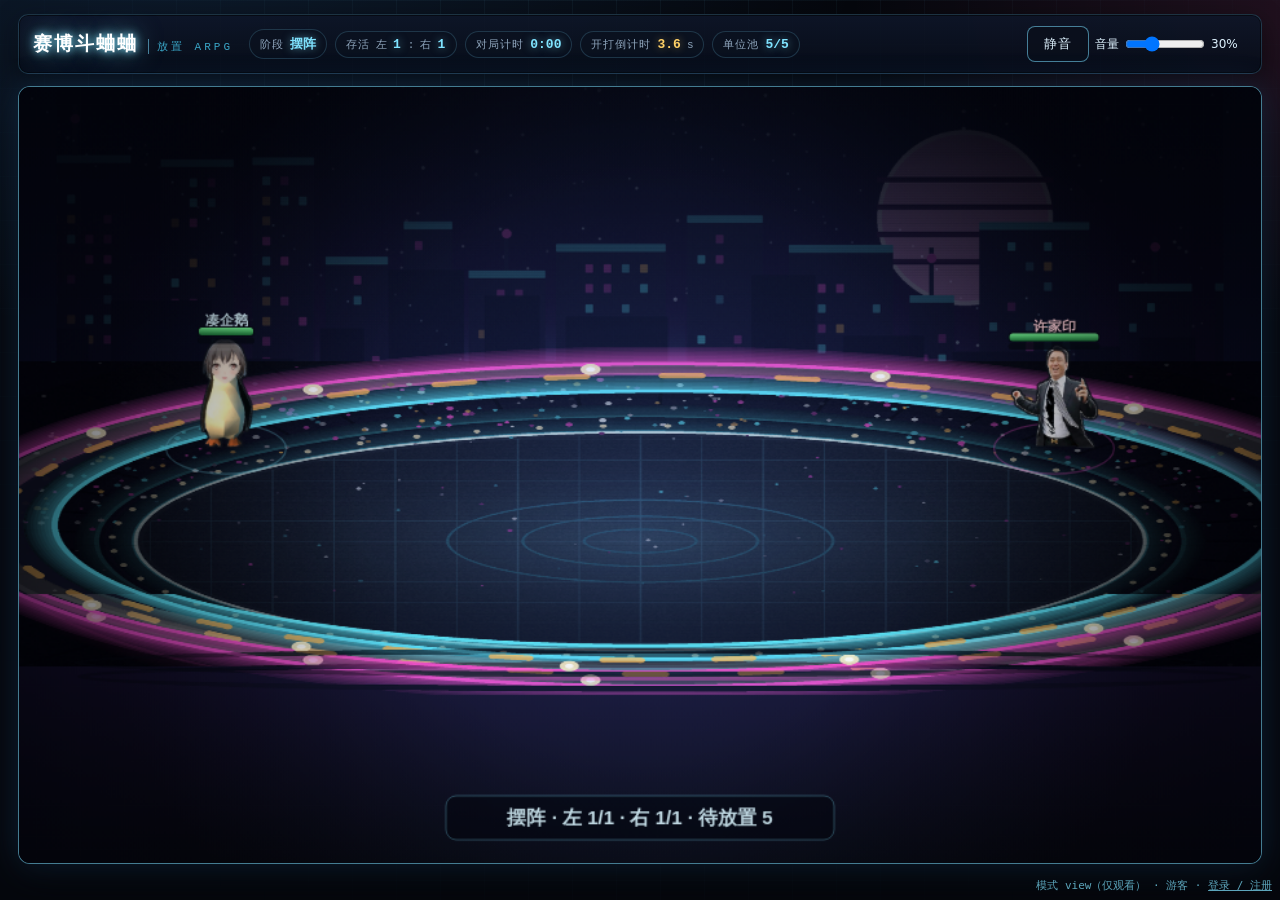
==== commit 6410d648: "feat: 改进战术AI和实例战报，支持连续对战" ====
--- a/index.html
+++ b/index.html
@@ -6,8 +6,8 @@
   <meta name="viewport" content="width=device-width, initial-scale=1" />
   <title>赛博斗蛐蛐 · 放置 ARPG</title>
   <!-- 相对路径：直接双击 file:// 打开也不白屏 -->
-  <link rel="stylesheet" href="styles.css?v=13" />
-  <link rel="stylesheet" href="mobile.css?v=4" />
+  <link rel="stylesheet" href="styles.css?v=15" />
+  <link rel="stylesheet" href="mobile.css?v=6" />
 </head>
 
 <body>
@@ -53,9 +53,14 @@
         <div id="report" class="cc-panel cc-report hidden" role="region" aria-labelledby="rep-title">
           <div id="rep-title" class="cc-rep-title">左方</div>
           <div id="rep-sub" class="cc-rep-sub">第 1 场 · 对局等级 1.0 · 用时 0:00</div>
-          <div id="rep-lines" class="cc-rep-lines"></div>
+          <div id="report-content" class="cc-report-content" tabindex="0" aria-label="完整战报，可滚动查看所有参赛者">
+            <div id="rep-lines" class="cc-rep-lines"></div>
+            <div id="rep-instances" class="cc-rep-instances hidden"></div>
+          </div>
+          <div id="report-next" class="cc-report-next" role="status"></div>
           <div id="rep-foot" class="cc-rep-foot">战报会保留，查看完可返回布阵或再来一局。</div>
           <div id="report-actions" class="cc-report-actions hidden">
+            <button id="btn-report-hold" class="cc-btn ghost" type="button" title="暂停下一局倒计时，留在战报查看详情">留在战报</button>
             <button id="btn-report-back" class="cc-btn ghost" type="button" title="返回布阵，保留当前阵容和已完成场数">返回布阵</button>
             <button id="btn-report-rematch" class="cc-btn" type="button" title="沿用当前阵容，立即开始新的一局">再来一局</button>
           </div>
@@ -91,7 +96,8 @@
           </div>
         </div>
 
-        <label style="padding:6px 12px"><input id="auto-start" type="checkbox"> 停手5秒自动开战</label>
+        <label class="cc-play-option"><input id="continuous-play" type="checkbox" checked> 连续对战：结算5秒后下一局</label>
+        <label class="cc-play-option"><input id="auto-start" type="checkbox"> 布阵时停手5秒自动开始</label>
         <div id="export-controls" class="hidden" style="padding:6px 12px">
           <label>录像种子 <input id="export-seed" type="number" min="0" max="4294967295" step="1" value="20261019" style="width:115px"></label>
           <button id="btn-export" class="cc-btn ghost" type="button">导出录像</button>
@@ -114,15 +120,15 @@
   <script src="js/waves.js?v=13"></script>
   <script src="js/assets.js?v=26"></script>
   <script src="js/audio-controls.js?v=1"></script>
-  <script src="js/sprites.js?v=22"></script>
-  <script src="js/engine.js?v=23"></script>
-  <script src="js/ai.js?v=22"></script>
-  <script src="js/battle.js?v=14"></script>
+  <script src="js/sprites.js?v=24"></script>
+  <script src="js/engine.js?v=25"></script>
+  <script src="js/ai.js?v=24"></script>
+  <script src="js/battle.js?v=16"></script>
   <script src="js/board.js?v=13"></script>
-  <script src="js/render.js?v=25"></script>
-  <script src="js/ui.js?v=15"></script>
+  <script src="js/render.js?v=27"></script>
+  <script src="js/ui.js?v=17"></script>
   <script src="js/input.js?v=14"></script>
-  <script src="js/main.js?v=14"></script>
+  <script src="js/main.js?v=16"></script>
 <script src="js/access.js?v=13"></script>
   <script src="js/mobile.js?v=2"></script>
 
--- a/styles.css
+++ b/styles.css
@@ -364,16 +364,30 @@
   backdrop-filter: blur(3px);
 }
 .cc-report {
-  left: 12px;
-  bottom: 12px;
-  width: min(660px, calc(100% - 24px));
-  max-height: 186px;
-  overflow: auto;
-  padding: 10px 14px;
+  position: fixed;
+  left: 50%;
+  top: 50%;
+  bottom: auto;
+  transform: translate(-50%, -50%);
+  width: min(900px, calc(100vw - 32px));
+  max-height: calc(100vh - 32px);
+  max-height: calc(100dvh - 32px);
+  overflow: hidden;
+  display: flex;
+  flex-direction: column;
+  padding: 14px 16px;
   border: 1px solid var(--line-hot);
   background: linear-gradient(180deg, rgba(10, 18, 33, 0.94), rgba(5, 9, 18, 0.96));
   box-shadow: 0 0 30px rgba(64, 160, 255, 0.24), 0 14px 34px rgba(0, 0, 0, 0.55);
 }
+.cc-report-content { min-height: 0; overflow-y: auto; overscroll-behavior: contain; scrollbar-gutter: stable; padding-right: 5px; }
+.cc-report-content:focus-visible { outline: 1px solid var(--cyan); outline-offset: -1px; }
+.cc-report > :not(.cc-report-content) { flex-shrink: 0; }
+.cc-report-actions { display: flex; flex-wrap: wrap; gap: 8px; margin-top: 10px; }
+.cc-report-actions .cc-btn { min-height: 40px; }
+.cc-report-next { color: var(--amber); font-size: 12px; margin-top: 9px; line-height: 1.6; }
+.cc-play-option { display: flex; align-items: flex-start; gap: 6px; padding: 6px 12px; font-size: 12px; line-height: 1.6; }
+.cc-play-option input { flex: 0 0 auto; margin-top: 4px; }
 .cc-rep-title {
   display: inline-block;
   font-size: 16px;
@@ -411,6 +425,20 @@
   color: var(--amber);
   font-family: var(--mono);
 }
+.cc-instance-heading { margin: 12px 0 5px; font-size: 13px; color: var(--cyan); }
+.cc-instance-note { margin: 0 0 8px; color: var(--txt-dim); font-size: 11px; line-height: 1.65; }
+.cc-instance-grid { display: grid; grid-template-columns: repeat(2, minmax(0, 1fr)); gap: 7px; }
+.cc-instance-card { min-width: 0; border: 1px solid rgba(127, 227, 255, .26); border-radius: 7px; background: rgba(20, 36, 54, .7); }
+.cc-instance-card.side-b { border-color: rgba(255, 181, 176, .3); }
+.cc-instance-summary { min-height: 44px; padding: 7px 9px; cursor: pointer; list-style-position: inside; font-size: 11px; line-height: 1.6; }
+.cc-instance-summary:focus-visible { outline: 2px solid var(--cyan); outline-offset: 1px; border-radius: 6px; }
+.cc-instance-name { color: var(--cyan); font-weight: 700; overflow-wrap: anywhere; }
+.side-b .cc-instance-name { color: #ffb5b0; }
+.cc-instance-result { display: block; color: var(--txt); margin-left: 13px; }
+.cc-instance-stats { display: grid; grid-template-columns: minmax(0, 1fr) auto minmax(0, 1fr) auto; gap: 5px 7px; padding: 0 9px; margin: 4px 0 8px; font-size: 11px; }
+.cc-instance-stats dt { color: var(--txt-dim); }
+.cc-instance-stats dd { margin: 0; text-align: right; color: var(--txt); }
+.cc-instance-skills { margin: 0; padding: 8px 9px; border-top: 1px solid rgba(127, 227, 255, .12); color: #bdd6ea; font-size: 11px; line-height: 1.7; overflow-wrap: anywhere; }
 
 .cc-error {
   left: 16px;
@@ -455,7 +483,7 @@
 @media (max-width: 1340px) {
   .cc-stage-canvas { width: 100%; height: auto; aspect-ratio: 960 / 600; }
   #stage { width: 100%; height: auto; }
-  .cc-report { width: 78%; }
+  .cc-report { width: min(900px, calc(100vw - 32px)); }
 }
 @media (max-width: 900px) {
   .hud-mid { width: 100%; }
--- a/mobile.css
+++ b/mobile.css
@@ -75,6 +75,8 @@
     touch-action: pan-y pinch-zoom;
     overflow-wrap: anywhere;
   }
+  .cc-stage-canvas .cc-report { display: flex; transform: none; }
+  .cc-report-content { overflow: visible; flex: 0 0 auto; padding-right: 0; scrollbar-gutter: auto; }
   .cc-rep-title { display: block; max-width: 100%; font-size: 18px; letter-spacing: 1px; }
   .cc-rep-sub { display: block; margin: 6px 0 0; font-size: 12px; line-height: 1.6; }
   .cc-rep-lines { gap: 6px; margin-top: 10px; min-width: 0; }
@@ -92,6 +94,10 @@
   .cc-rep-foot { margin-top: 10px; text-align: left; font-size: 12px; line-height: 1.6; }
   .cc-report-actions { display: flex; flex-wrap: wrap; gap: 8px; margin-top: 12px; }
   .cc-report-actions .cc-btn { flex: 1 1 120px; min-width: 0; }
+  .cc-instance-grid { grid-template-columns: minmax(0, 1fr); }
+  .cc-instance-summary { padding: 10px; font-size: 13px; }
+  .cc-instance-heading { font-size: 14px; }
+  .cc-instance-note, .cc-instance-stats, .cc-instance-skills { font-size: 12px; }
   .cc-mask-box { max-width: calc(100% - 16px); flex-wrap: wrap; justify-content: center; gap: 4px 10px; }
   .cc-err-stack { max-width: 100%; }
   .cc-err-line { overflow-wrap: anywhere; }
